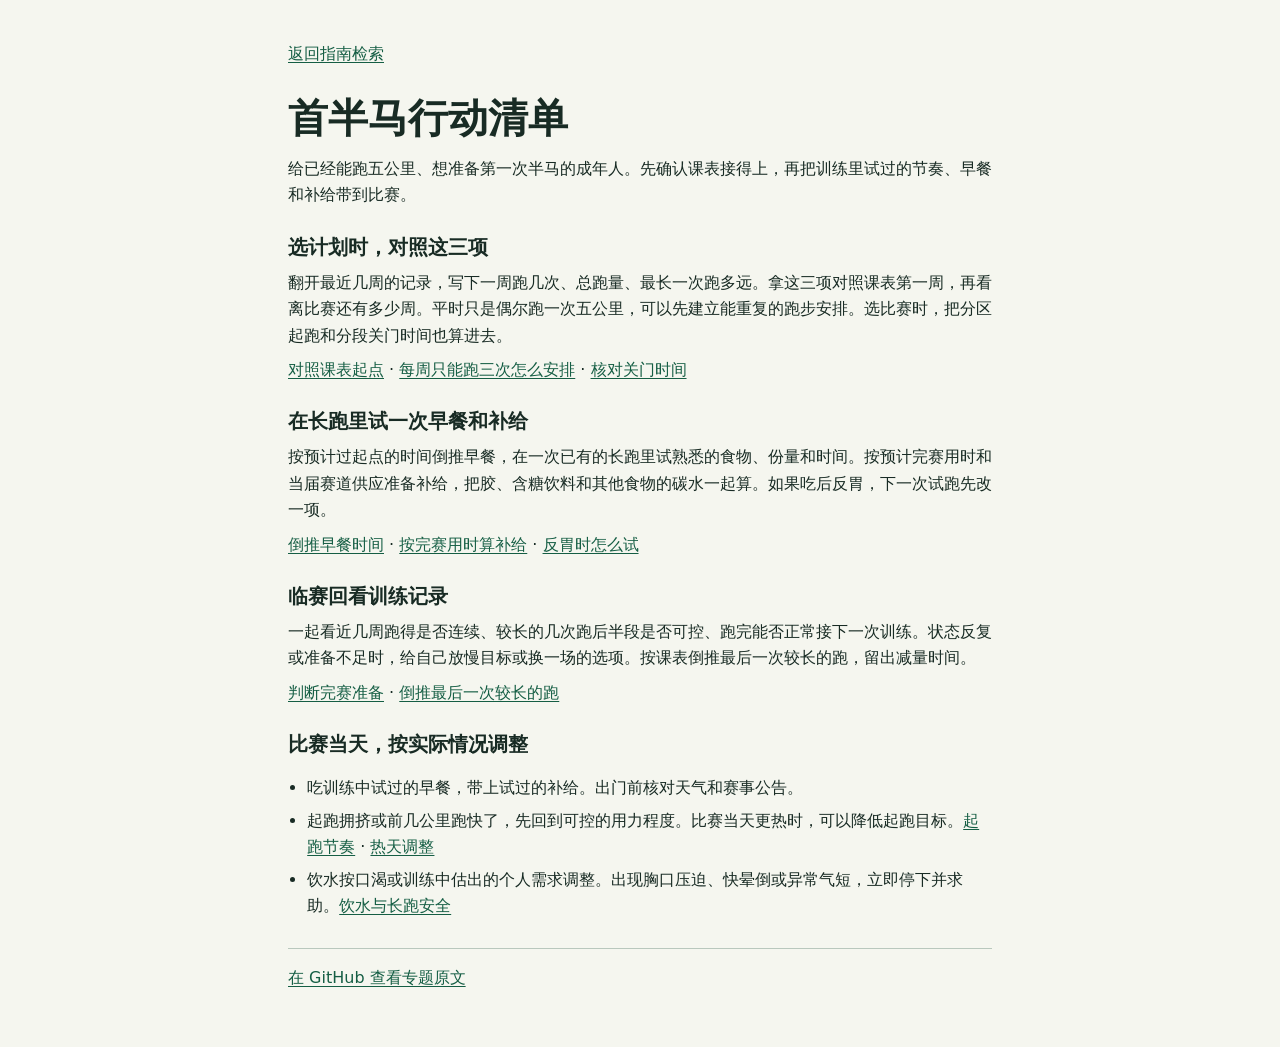
==== docs/first-half-marathon.html @ c5f3a42e "修正引用和口语检索并接入站内专题" ====
<!doctype html>
<html lang="zh-CN">
<head>
<meta charset="utf-8">
<meta name="viewport" content="width=device-width, initial-scale=1">
<meta name="color-scheme" content="light dark">
<title>首半马行动清单 · 运动营养健康指南</title>
<style>
:root { color-scheme: light; --page: #f5f6ef; --text: #182b24; --accent: #155e44; --line: #b9c8bd; }
@media (prefers-color-scheme: dark) {
  :root { color-scheme: dark; --page: #121d18; --text: #e7f1e9; --accent: #8ee1b7; --line: #51695a; }
}
* { box-sizing: border-box; }
body { margin: 0; background: var(--page); color: var(--text); font: 1rem/1.65 "Inter", system-ui, "Microsoft YaHei", sans-serif; }
main { max-width: 46rem; margin: 0 auto; padding: 2rem 1rem 3rem; }
h1 { font-size: clamp(1.6rem, 4vw, 2.5rem); line-height: 1.3; margin: 1rem 0 0.75rem; }
h2 { font-size: 1.25rem; line-height: 1.45; margin: 1.5rem 0 0.5rem; }
p { margin: 0.5rem 0; }
a { color: var(--accent); text-underline-offset: 0.16em; }
:focus-visible { outline: 3px solid var(--accent); outline-offset: 3px; }
nav a { display: inline-flex; align-items: center; min-height: 2.75rem; }
ul { padding-inline-start: 1.2rem; }
li { margin-bottom: 0.4rem; }
footer { margin-top: 1.75rem; border-top: 1px solid var(--line); padding-top: 0.5rem; }
</style>
</head>
<body>
<main>
  <header>
    <nav aria-label="指南导航"><a href="search.html">返回指南检索</a></nav>
    <h1>首半马行动清单</h1>
    <p>给已经能跑五公里、想准备第一次半马的成年人。先确认课表接得上，再把训练里试过的节奏、早餐和补给带到比赛。</p>
  </header>

  <section aria-labelledby="plan">
    <h2 id="plan">选计划时，对照这三项</h2>
    <p>翻开最近几周的记录，写下一周跑几次、总跑量、最长一次跑多远。拿这三项对照课表第一周，再看离比赛还有多少周。平时只是偶尔跑一次五公里，可以先建立能重复的跑步安排。选比赛时，把分区起跑和分段关门时间也算进去。</p>
    <p><a href="search.html?q=Q23#results">对照课表起点</a> · <a href="search.html?q=Q131#results">每周只能跑三次怎么安排</a> · <a href="search.html?q=Q125#results">核对关门时间</a></p>
  </section>

  <section aria-labelledby="fuel">
    <h2 id="fuel">在长跑里试一次早餐和补给</h2>
    <p>按预计过起点的时间倒推早餐，在一次已有的长跑里试熟悉的食物、份量和时间。按预计完赛用时和当届赛道供应准备补给，把胶、含糖饮料和其他食物的碳水一起算。如果吃后反胃，下一次试跑先改一项。</p>
    <p><a href="search.html?q=Q26#results">倒推早餐时间</a> · <a href="search.html?q=Q21#results">按完赛用时算补给</a> · <a href="search.html?q=Q32#results">反胃时怎么试</a></p>
  </section>

  <section aria-labelledby="taper">
    <h2 id="taper">临赛回看训练记录</h2>
    <p>一起看近几周跑得是否连续、较长的几次跑后半段是否可控、跑完能否正常接下一次训练。状态反复或准备不足时，给自己放慢目标或换一场的选项。按课表倒推最后一次较长的跑，留出减量时间。</p>
    <p><a href="search.html?q=Q151#results">判断完赛准备</a> · <a href="search.html?q=Q171#results">倒推最后一次较长的跑</a></p>
  </section>

  <section aria-labelledby="race">
    <h2 id="race">比赛当天，按实际情况调整</h2>
    <ul>
      <li>吃训练中试过的早餐，带上试过的补给。出门前核对天气和赛事公告。</li>
      <li>起跑拥挤或前几公里跑快了，先回到可控的用力程度。比赛当天更热时，可以降低起跑目标。<a href="search.html?q=Q175#results">起跑节奏</a> · <a href="search.html?q=Q179#results">热天调整</a></li>
      <li>饮水按口渴或训练中估出的个人需求调整。出现胸口压迫、快晕倒或异常气短，立即停下并求助。<a href="search.html?q=Q39#results">饮水与长跑安全</a></li>
    </ul>
  </section>

  <footer>
    <p><a href="https://github.com/jiangweiqi001/sports-nutrition-health/blob/main/docs/first-half-marathon.md">在 GitHub 查看专题原文</a></p>
  </footer>
</main>
</body>
</html>
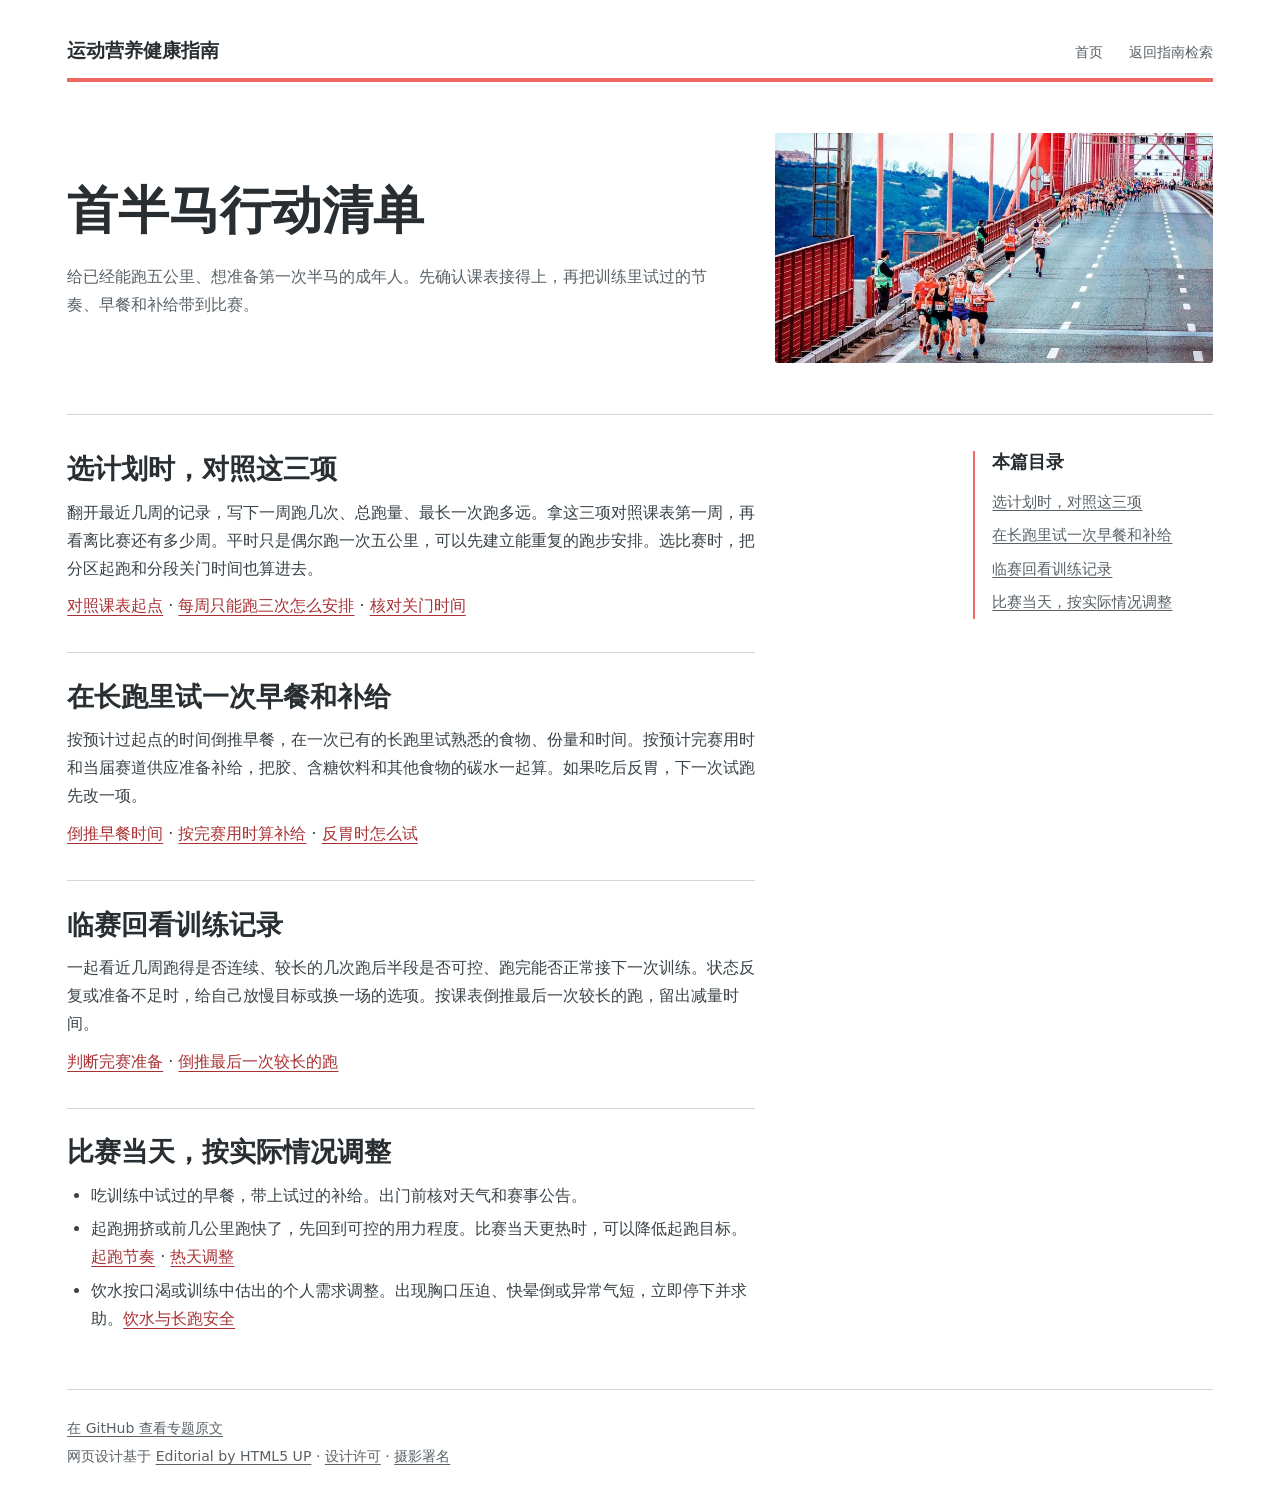
==== commit 3f298910: "用 Editorial 重做指南首页、专题与离线阅读版式" ====
--- a/docs/first-half-marathon.html
+++ b/docs/first-half-marathon.html
@@ -1,37 +1,36 @@
 <!doctype html>
 <html lang="zh-CN">
 <head>
-<meta charset="utf-8">
-<meta name="viewport" content="width=device-width, initial-scale=1">
-<meta name="color-scheme" content="light dark">
-<title>首半马行动清单 · 运动营养健康指南</title>
-<style>
-:root { color-scheme: light; --page: #f5f6ef; --text: #182b24; --accent: #155e44; --line: #b9c8bd; }
-@media (prefers-color-scheme: dark) {
-  :root { color-scheme: dark; --page: #121d18; --text: #e7f1e9; --accent: #8ee1b7; --line: #51695a; }
-}
-* { box-sizing: border-box; }
-body { margin: 0; background: var(--page); color: var(--text); font: 1rem/1.65 "Inter", system-ui, "Microsoft YaHei", sans-serif; }
-main { max-width: 46rem; margin: 0 auto; padding: 2rem 1rem 3rem; }
-h1 { font-size: clamp(1.6rem, 4vw, 2.5rem); line-height: 1.3; margin: 1rem 0 0.75rem; }
-h2 { font-size: 1.25rem; line-height: 1.45; margin: 1.5rem 0 0.5rem; }
-p { margin: 0.5rem 0; }
-a { color: var(--accent); text-underline-offset: 0.16em; }
-:focus-visible { outline: 3px solid var(--accent); outline-offset: 3px; }
-nav a { display: inline-flex; align-items: center; min-height: 2.75rem; }
-ul { padding-inline-start: 1.2rem; }
-li { margin-bottom: 0.4rem; }
-footer { margin-top: 1.75rem; border-top: 1px solid var(--line); padding-top: 0.5rem; }
-</style>
+  <meta charset="utf-8">
+  <meta name="viewport" content="width=device-width, initial-scale=1">
+  <meta name="color-scheme" content="light dark">
+  <title>首半马行动清单 · 运动营养健康指南</title>
+  <link rel="stylesheet" href="assets/editorial.css">
 </head>
 <body>
-<main>
-  <header>
-    <nav aria-label="指南导航"><a href="search.html">返回指南检索</a></nav>
-    <h1>首半马行动清单</h1>
-    <p>给已经能跑五公里、想准备第一次半马的成年人。先确认课表接得上，再把训练里试过的节奏、早餐和补给带到比赛。</p>
-  </header>
-
+<a class="skip-link" href="#guide-body">跳到专题正文</a>
+<div id="wrapper">
+  <main id="main"><div class="inner article-inner">
+    <header id="header">
+      <a class="logo" href="./">运动营养健康指南</a>
+      <nav class="header-nav" aria-label="指南导航"><a href="./">首页</a><a href="search.html">返回指南检索</a></nav>
+    </header>
+    <header class="guide-intro">
+      <div>
+        <h1>首半马行动清单</h1>
+        <p>给已经能跑五公里、想准备第一次半马的成年人。先确认课表接得上，再把训练里试过的节奏、早餐和补给带到比赛。</p>
+      </div>
+      <img src="assets/race-feature.webp" width="800" height="450" alt="公路跑赛事中的跑者">
+    </header>
+    <div class="guide-content">
+      <nav aria-label="本篇目录">
+        <h2>本篇目录</h2>
+          <a href="#plan">选计划时，对照这三项</a>
+          <a href="#fuel">在长跑里试一次早餐和补给</a>
+          <a href="#taper">临赛回看训练记录</a>
+          <a href="#race">比赛当天，按实际情况调整</a>
+      </nav>
+      <div class="guide-body" id="guide-body">
   <section aria-labelledby="plan">
     <h2 id="plan">选计划时，对照这三项</h2>
     <p>翻开最近几周的记录，写下一周跑几次、总跑量、最长一次跑多远。拿这三项对照课表第一周，再看离比赛还有多少周。平时只是偶尔跑一次五公里，可以先建立能重复的跑步安排。选比赛时，把分区起跑和分段关门时间也算进去。</p>
@@ -58,10 +57,13 @@
       <li>饮水按口渴或训练中估出的个人需求调整。出现胸口压迫、快晕倒或异常气短，立即停下并求助。<a href="search.html?q=Q39#results">饮水与长跑安全</a></li>
     </ul>
   </section>
-
-  <footer>
-    <p><a href="https://github.com/jiangweiqi001/sports-nutrition-health/blob/main/docs/first-half-marathon.md">在 GitHub 查看专题原文</a></p>
-  </footer>
-</main>
+      </div>
+    </div>
+    <footer class="site-footer">
+      <p><a href="https://github.com/jiangweiqi001/sports-nutrition-health/blob/main/docs/first-half-marathon.md">在 GitHub 查看专题原文</a></p>
+      <p>网页设计基于 <a href="https://html5up.net/editorial" lang="en">Editorial by HTML5 UP</a> · <a href="assets/editorial-license.txt">设计许可</a> · <a href="https://github.com/jiangweiqi001/sports-nutrition-health/blob/main/docs/assets/photo-credits.md">摄影署名</a></p>
+    </footer>
+  </div></main>
+</div>
 </body>
 </html>
--- a/docs/assets/editorial.css
+++ b/docs/assets/editorial.css
@@ -0,0 +1,183 @@
+/*
+ * Editorial by HTML5 UP · html5up.net · @ajlkn
+ * Based on the Editorial masthead, banner, sidebar, major headings and posts.
+ * Adapted for the Chinese guide, keyboard navigation and offline reading.
+ * Creative Commons Attribution 3.0 · https://html5up.net/license
+ */
+:root {
+  color-scheme: light dark;
+  --paper: #fff;
+  --surface: #f6f6f4;
+  --ink: #282e31;
+  --text: #394247;
+  --quiet: #596166;
+  --line: #d4d7d6;
+  --rule: #ef6964;
+  --accent: #a93134;
+  --sans: "PingFang SC", "Microsoft YaHei", system-ui, sans-serif;
+  --serif: "Songti SC", "Noto Serif CJK SC", "Source Han Serif SC", "STSong", "SimSun", Georgia, serif;
+}
+@media (prefers-color-scheme: dark) {
+  :root {
+    --paper: #1b2022;
+    --surface: #242a2d;
+    --ink: #f2f1ed;
+    --text: #e0e3e1;
+    --quiet: #b7c1c2;
+    --line: #50585a;
+    --accent: #ffa6a0;
+    --rule: #f27c75;
+  }
+}
+*, *::before, *::after { box-sizing: border-box; }
+[hidden] { display: none !important; }
+body { margin: 0; color: var(--text); background: var(--paper); font: 1rem/1.75 var(--sans); }
+a { color: var(--accent); text-underline-offset: .23em; text-decoration-thickness: 1px; }
+a:hover { text-decoration: underline; }
+:focus-visible { outline: 3px solid var(--accent); outline-offset: 4px; }
+h1, h2, h3 { color: var(--ink); font-family: var(--serif); font-weight: 700; line-height: 1.35; }
+h1, h2, h3, p, ul, ol, figure { margin-block-start: 0; }
+h1 { font-size: clamp(2.35rem, 4.4vw, 4.2rem); margin-bottom: .35em; }
+h2 { font-size: clamp(1.5rem, 2.7vw, 2.15rem); }
+h3 { font-size: 1.24rem; }
+p { margin-bottom: 1em; }
+button, input, select, textarea { font: inherit; color: var(--ink); }
+input, select, textarea { background: var(--paper); }
+button, summary { cursor: pointer; }
+button, .button {
+  color: var(--accent); background: var(--paper); border: 1px solid var(--accent);
+  font: 650 .94rem/1.25 var(--sans); padding: .65rem 1.05rem; border-radius: .2rem;
+}
+.button { min-height: 2.75rem; display: inline-flex; align-items: center; justify-content: center; text-decoration: none; }
+button:hover, .button:hover { background: var(--surface); }
+img { display: block; max-width: 100%; }
+.skip-link { position: absolute; top: 0; left: .75rem; z-index: 5; transform: translateY(-150%); padding: .45rem .75rem; color: var(--ink); background: var(--paper); }
+.skip-link:focus { transform: none; }
+#wrapper { display: flex; flex-direction: row-reverse; min-height: 100vh; align-items: stretch; }
+#main { flex: 1 1 auto; min-width: 0; width: 100%; }
+#main > .inner { width: 100%; max-width: 84rem; margin: 0 auto; padding: 0 clamp(1.25rem, 4vw, 4.5rem) .1rem; }
+#header {
+  display: flex; gap: 1.1rem; justify-content: space-between; align-items: baseline;
+  border-bottom: solid 4px var(--rule); padding: clamp(1.3rem, 3vw, 2.6rem) 0 .75rem;
+}
+#header .logo { color: var(--ink); font: 700 1.2rem/1.4 var(--serif); text-decoration: none; }
+#header a:hover { text-decoration: underline; }
+.header-nav { display: flex; gap: clamp(.7rem, 2vw, 1.8rem); flex-wrap: wrap; align-items: center; font-size: .9rem; }
+.header-nav a { color: var(--quiet); text-decoration: none; }
+#banner { display: flex; align-items: stretch; gap: clamp(1.4rem, 4vw, 4.5rem); padding: clamp(2rem, 4vw, 4.5rem) 0; }
+#banner .content { flex: 1; min-width: 0; align-self: center; }
+#banner .image.object { display: block; flex: 0 1 50%; overflow: hidden; border-radius: .24rem; }
+#banner .image.object img { width: 100%; height: 100%; min-height: 18rem; max-height: 31rem; object-fit: cover; }
+#banner .content > :last-child { margin-bottom: 0; }
+header.major > :last-child {
+  border-bottom: solid 3px var(--rule); display: inline-block;
+  margin: 0 0 1rem; padding: 0 .65em .32em 0;
+}
+.posts { display: grid; grid-template-columns: repeat(2, minmax(0,1fr)); gap: clamp(1.5rem, 4vw, 3.75rem); }
+.posts article { min-width: 0; position: relative; }
+.posts article + article::before {
+  content: ""; position: absolute; left: calc(clamp(1.5rem, 4vw, 3.75rem) / -2);
+  top: 0; bottom: 0; border-left: 1px solid var(--line);
+}
+.posts .image { display: block; overflow: hidden; border-radius: .2rem; }
+.posts .image img { width: 100%; height: auto; aspect-ratio: 1.78; object-fit: cover; object-position: center 20%; }
+.posts img[src$="strength-feature.webp"], .guide-intro img[src$="strength-feature.webp"] { object-position: center top; }
+.posts h3 { margin: .8rem 0 .35rem; }
+.posts h3 a { color: var(--ink); text-decoration: none; }
+.posts h3 a:hover { text-decoration: underline; }
+#sidebar {
+  flex: 0 0 clamp(13.5rem, 16vw, 17.5rem); min-width: 0;
+  padding: clamp(1.3rem, 3vw, 2.6rem) 1.5rem 2rem; background: var(--surface);
+}
+#sidebar .chapter-menu { position: sticky; top: 1rem; max-height: calc(100vh - 2rem); overflow: auto; }
+.chapter-menu > summary { color: var(--ink); font: 700 1.14rem/1.45 var(--serif); padding: .25rem 0 .65rem; }
+.menu-inner h2, .menu-inner h3 { font: 700 1.03rem/1.5 var(--serif); margin: .9rem 0 .3rem; }
+.menu-inner ul { margin: 0; padding: 0; list-style: none; }
+.menu-inner a { color: var(--text); text-decoration: none; display: block; padding: .28rem 0; font-size: .92rem; }
+.menu-inner a:hover { color: var(--accent); text-decoration: underline; }
+.site-footer { border-top: 1px solid var(--line); margin-top: 2.5rem; padding: 1.4rem 0 2.25rem; font-size: .88rem; color: var(--quiet); }
+.site-footer p { margin: .25em 0; }
+.site-footer a { color: inherit; }
+@media (max-width: 79.99rem) {
+  #wrapper { flex-direction: column; }
+  #sidebar { flex: none; order: -1; padding: 0 clamp(1.25rem, 4vw, 4.5rem); border-bottom: 1px solid var(--line); }
+  #sidebar .chapter-menu { position: static; max-height: none; }
+  .chapter-menu > summary { font: 650 .94rem/1.5 var(--sans); padding: .55rem 0; }
+  .menu-inner { padding-bottom: .8rem; }
+}
+@media (max-width: 46rem) {
+  #header { align-items: center; gap: .65rem; padding-top: 1rem; }
+  #header .logo { font-size: 1.06rem; }
+  .header-nav { gap: .75rem; font-size: .85rem; }
+  #banner { flex-direction: column; gap: 1.25rem; padding: 1.65rem 0 1.85rem; }
+  #banner .content { align-self: stretch; }
+  #banner .image.object { flex-basis: auto; }
+  #banner .image.object img { min-height: 0; max-height: none; aspect-ratio: 2; }
+  .posts { grid-template-columns: 1fr; }
+  .posts article + article::before { display: none; }
+}
+@media (max-width: 23rem) {
+  #header { flex-wrap: wrap; }
+}
+.sr-only { position: absolute; width: 1px; height: 1px; padding: 0; margin: -1px; overflow: hidden; clip-path: inset(50%); white-space: nowrap; border: 0; }
+.home-search { display: flex; align-items: stretch; max-width: 32rem; margin-top: 1.35rem; }
+.home-search input { width: 100%; min-width: 0; min-height: 3rem; padding: .55rem .85rem; border: 1px solid var(--quiet); border-right: 0; border-radius: .2rem 0 0 .2rem; }
+.home-search button { flex: none; border: 1px solid var(--accent); border-radius: 0 .2rem .2rem 0; background: var(--accent); color: var(--paper); padding: 0 1.15rem; }
+.search-examples { color: var(--quiet); font-size: .9rem; margin-top: .6rem; }
+.search-examples a { margin-right: .7rem; }
+#main .article-inner { max-width: 78rem; }
+.guide-intro { display: grid; grid-template-columns: 3fr 2fr; gap: clamp(1.2rem, 4vw, 3.6rem); align-items: center; border-bottom: 1px solid var(--line); padding: clamp(1.75rem,4vw,3.75rem) 0; }
+.guide-intro h1 { max-width: 15em; font-size: clamp(2rem, 4vw, 3.4rem); text-wrap: balance; }
+.guide-intro p { color: var(--quiet); max-width: 41em; margin: 0; }
+.guide-intro img { width: 100%; height: clamp(11.5rem,18vw,17rem); object-fit: cover; border-radius: .2rem; }
+.guide-content { display: grid; grid-template-columns: minmax(0, 43rem) minmax(10rem, 15rem); justify-content: space-between; gap: clamp(2rem,6vw,5rem); margin: 2.25rem 0; }
+.guide-content nav { grid-column: 2; grid-row: 1; align-self: start; position: sticky; top: 2rem; border-left: 2px solid var(--rule); padding-left: 1.1rem; }
+.guide-content nav h2 { font-size: 1.1rem; margin-bottom: .6rem; }
+.guide-content nav a { display: block; font-size: .94rem; line-height: 1.6; padding: .3rem 0; color: var(--quiet); }
+.guide-body { grid-column: 1; grid-row: 1; min-width: 0; }
+.guide-body section + section { margin-top: 2rem; border-top: 1px solid var(--line); padding-top: 1.6rem; }
+.guide-body h2 { font-size: clamp(1.3rem,2.1vw,1.7rem); margin-bottom: .7rem; }
+.guide-body h3 { font-size: 1.1rem; }
+.guide-body p { margin: .6rem 0; }
+.guide-body ul { padding-left: 1.5em; }
+.guide-body li { margin: .35rem 0; }
+.sessions { display: grid; grid-template-columns: 1fr 1fr; gap: 1.2rem; margin: 1.2rem 0; }
+.session { border-left: 2px solid var(--rule); background: var(--surface); padding: .9rem 1rem; }
+.session h3, .session ul { margin-bottom: .3rem; }
+@media (max-width: 48rem) {
+  .guide-content { display: flex; flex-direction: column; gap: 1.65rem; margin-top: 1.6rem; }
+  .guide-content nav { position: static; }
+  .guide-intro { grid-template-columns: 1fr; }
+  .guide-intro img { height: auto; aspect-ratio: 2.5; max-height: 13rem; }
+}
+@media (max-width: 32rem) { .sessions { grid-template-columns: 1fr; gap: .65rem; } }
+/* Cover and section arrangement from Editorial's banner and posts layouts. */
+.home #banner .content h1 { font-size: clamp(2.35rem, 3.9vw, 4.05rem); letter-spacing: -.045em; line-height: 1.2; }
+.home #banner .content > p { color: var(--quiet); max-width: 30em; }
+.home #banner .image.object { position: relative; min-height: 19rem; background: var(--surface); }
+.home #banner .image.object img { position: absolute; inset: 0; min-height: 0; max-height: none; object-position: center 25%; }
+.cover-caption {
+  position: absolute; bottom: .85rem; left: .85rem; background: #202729; color: white;
+  padding: .32rem .68rem; font: 650 .88rem/1.5 var(--sans); border-left: 3px solid #f56a6a;
+}
+.home #main > .inner > section + section { padding: clamp(1.65rem, 3vw, 3.5rem) 0; border-top: 1px solid var(--line); }
+.home #main > .inner > section:last-of-type { padding-bottom: .5rem; }
+.home .posts p { color: var(--quiet); margin: 0; }
+.topic-groups { display: grid; grid-template-columns: repeat(3, minmax(0, 1fr)); gap: 1.5rem; }
+.topic-groups h3 { margin: 0 0 .55rem; }
+.topic-groups ul { list-style: none; margin: 0; padding: 0; }
+.topic-groups li + li { margin-top: .45rem; }
+.menu-group { padding: .35rem 0 .8rem; border-top: 1px solid var(--line); }
+.menu-inner .all-questions { border-top: 1px solid var(--line); padding-top: .85rem; font-weight: 650; }
+@media (min-width: 80rem) {
+  #sidebar:has(.chapter-menu:not([open])) { flex-basis: 7.3rem; padding-inline: .9rem; }
+}
+@media (max-width: 79.99rem) and (min-width: 42rem) {
+  .menu-inner { display: grid; grid-template-columns: repeat(3,1fr); gap: 0 2rem; }
+  .menu-inner .all-questions { grid-column: 1 / -1; }
+}
+@media (max-width: 46rem) {
+  .home #banner .image.object { min-height: 0; aspect-ratio: 2.25; }
+  .home #banner .content h1 { font-size: clamp(2.15rem, 7vw, 3.05rem); }
+  .topic-groups { grid-template-columns: 1fr; gap: 1.15rem; }
+}
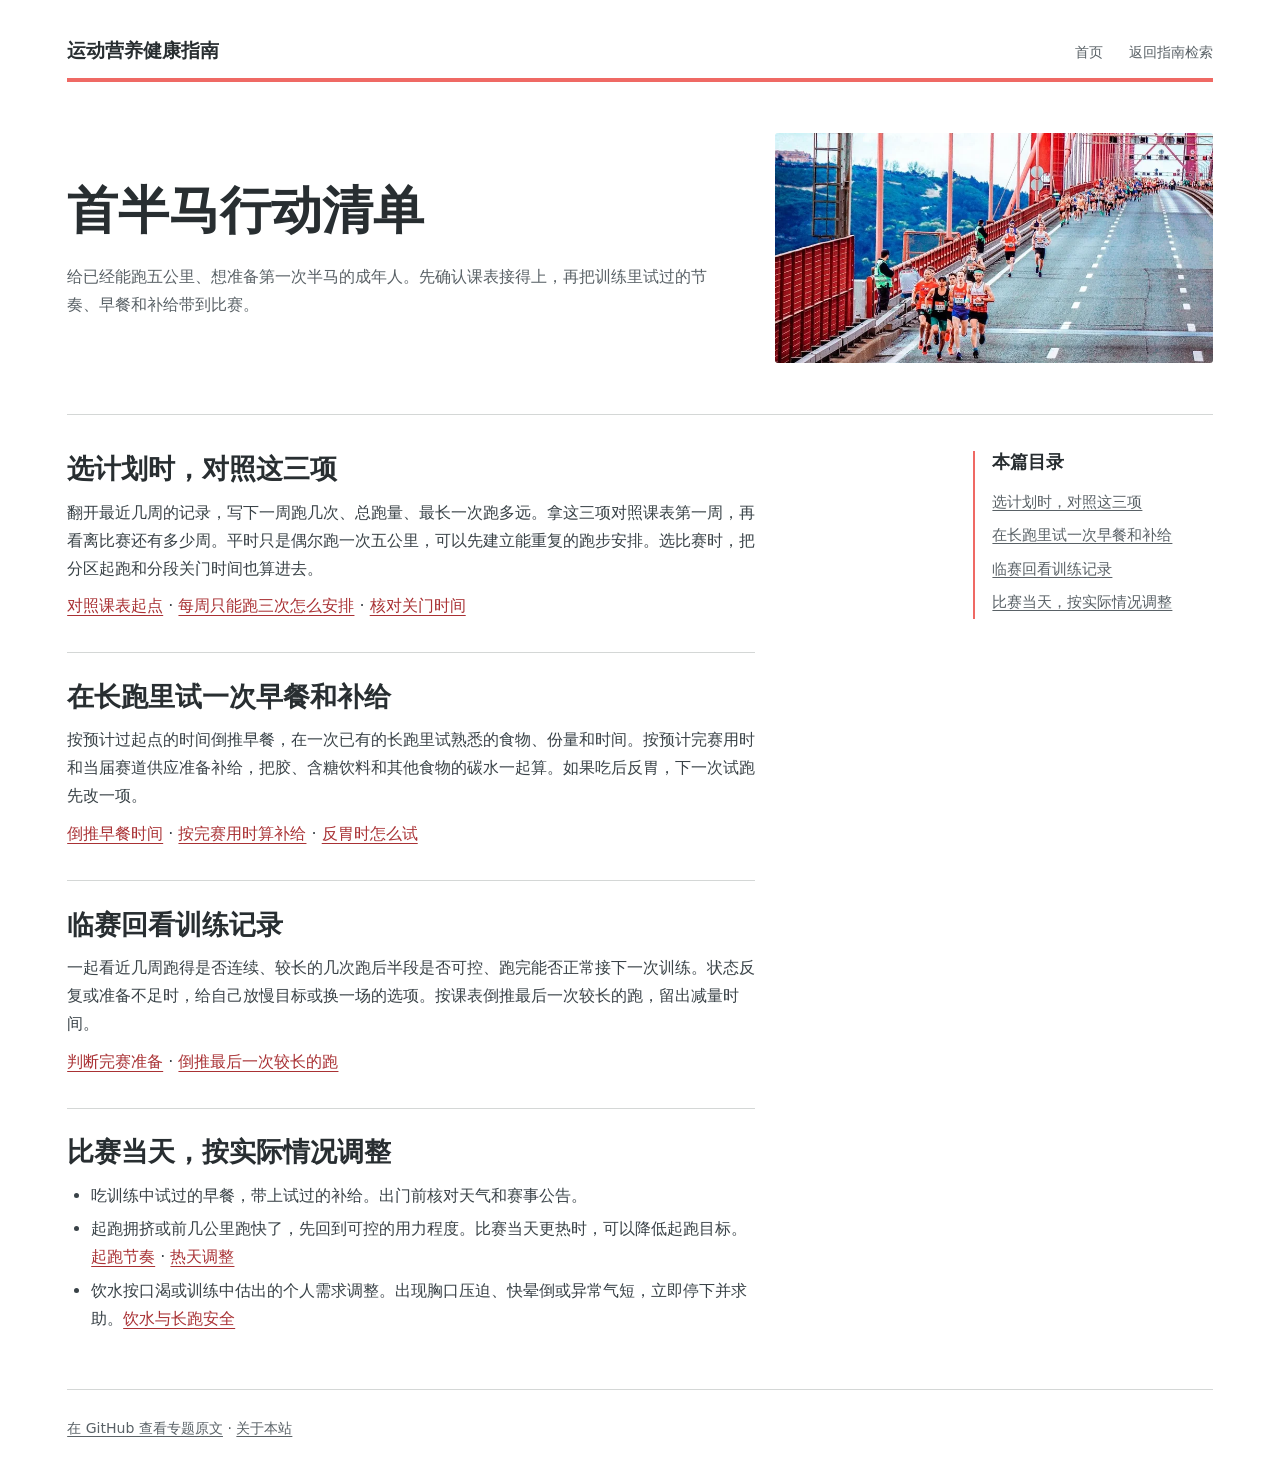
==== commit 8ee6e4e1: "将设计与摄影说明移入关于页，修复两条参考链接" ====
--- a/docs/first-half-marathon.html
+++ b/docs/first-half-marathon.html
@@ -60,8 +60,7 @@
       </div>
     </div>
     <footer class="site-footer">
-      <p><a href="https://github.com/jiangweiqi001/sports-nutrition-health/blob/main/docs/first-half-marathon.md">在 GitHub 查看专题原文</a></p>
-      <p>网页设计基于 <a href="https://html5up.net/editorial" lang="en">Editorial by HTML5 UP</a> · <a href="assets/editorial-license.txt">设计许可</a> · <a href="https://github.com/jiangweiqi001/sports-nutrition-health/blob/main/docs/assets/photo-credits.md">摄影署名</a></p>
+      <p><a href="https://github.com/jiangweiqi001/sports-nutrition-health/blob/main/docs/first-half-marathon.md">在 GitHub 查看专题原文</a> · <a href="about.html">关于本站</a></p>
     </footer>
   </div></main>
 </div>
